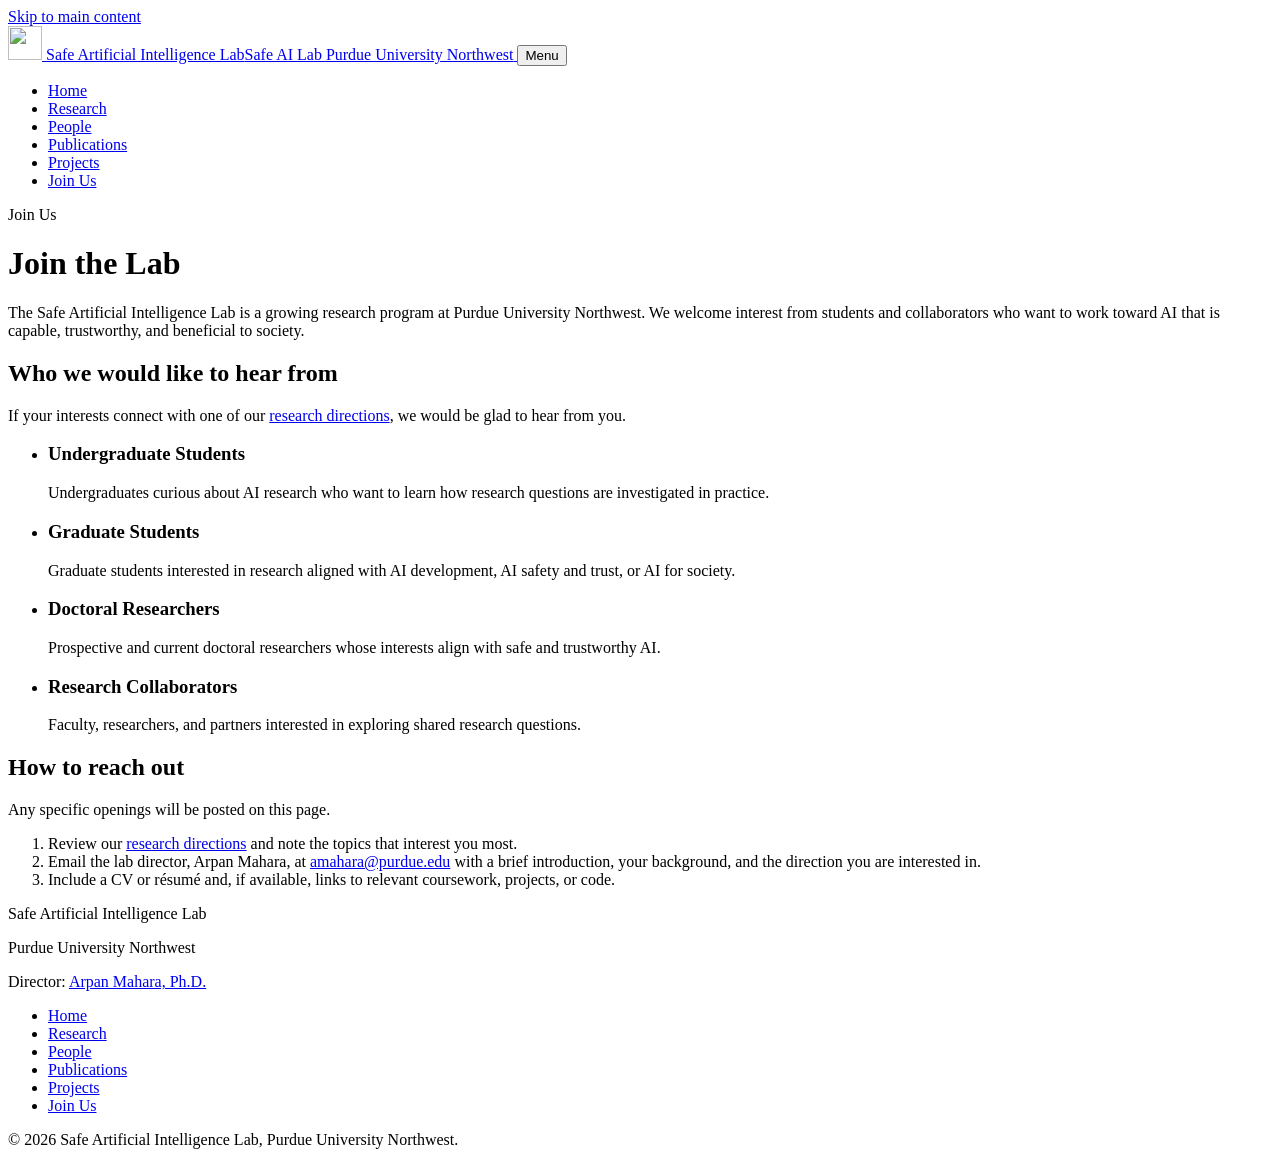
==== join.html @ 97e881ed "Adding Pages files" ====
<!DOCTYPE html>
<html lang="en">
<head>
  <meta charset="utf-8">
  <meta name="viewport" content="width=device-width, initial-scale=1">
  <title>Join Us | Safe Artificial Intelligence Lab</title>
  <meta name="description" content="Students and collaborators interested in safe and trustworthy AI are welcome to get in touch with the Safe Artificial Intelligence Lab at Purdue University Northwest.">
  <link rel="icon" href="assets/images/favicon.svg" type="image/svg+xml">
  <link rel="stylesheet" href="assets/css/style.css">
  <script>document.documentElement.classList.add('js');</script>
</head>
<body>
  <a class="skip-link" href="#main">Skip to main content</a>

  <header class="site-header">
    <div class="container header-inner">
      <a class="brand" href="index.html">
        <img class="brand-mark" src="assets/images/favicon.svg" alt="" width="34" height="34">
        <span class="brand-text">
          <span class="brand-name"><span class="brand-full">Safe Artificial Intelligence Lab</span><span class="brand-short">Safe AI Lab</span></span>
          <span class="brand-sub">Purdue University Northwest</span>
        </span>
      </a>
      <button class="nav-toggle" type="button" aria-expanded="false" aria-controls="site-nav">
        <span class="nav-toggle-bars" aria-hidden="true"></span> Menu
      </button>
      <nav id="site-nav" class="site-nav" aria-label="Main">
        <ul class="nav-list" role="list">
          <li><a href="index.html">Home</a></li>
          <li><a href="research.html">Research</a></li>
          <li><a href="people.html">People</a></li>
          <li><a href="publications.html">Publications</a></li>
          <li><a href="projects.html">Projects</a></li>
          <li><a href="join.html" aria-current="page">Join Us</a></li>
        </ul>
      </nav>
    </div>
  </header>

  <main id="main">
    <header class="page-header">
      <div class="container">
        <p class="eyebrow">Join Us</p>
        <h1>Join the Lab</h1>
        <p>The Safe Artificial Intelligence Lab is a growing research program at Purdue University Northwest. We welcome interest from students and collaborators who want to work toward AI that is capable, trustworthy, and beneficial to society.</p>
      </div>
    </header>

    <section class="section" aria-labelledby="audience-title">
      <div class="container">
        <div class="section-head">
          <h2 id="audience-title">Who we would like to hear from</h2>
          <p>If your interests connect with one of our <a href="research.html">research directions</a>, we would be glad to hear from you.</p>
        </div>
        <ul class="audience-grid" role="list">
          <li class="audience">
            <h3>Undergraduate Students</h3>
            <p>Undergraduates curious about AI research who want to learn how research questions are investigated in practice.</p>
          </li>
          <li class="audience">
            <h3>Graduate Students</h3>
            <p>Graduate students interested in research aligned with AI development, AI safety and trust, or AI for society.</p>
          </li>
          <li class="audience">
            <h3>Doctoral Researchers</h3>
            <p>Prospective and current doctoral researchers whose interests align with safe and trustworthy AI.</p>
          </li>
          <li class="audience">
            <h3>Research Collaborators</h3>
            <p>Faculty, researchers, and partners interested in exploring shared research questions.</p>
          </li>
        </ul>
      </div>
    </section>

    <section class="section section--alt" aria-labelledby="contact-title">
      <div class="container split">
        <div>
          <h2 id="contact-title">How to reach out</h2>
          <p>Any specific openings will be posted on this page.</p>
        </div>
        <ol class="steps" role="list">
          <li>Review our <a href="research.html">research directions</a> and note the topics that interest you most.</li>
          <li>Email the lab director, Arpan Mahara, at <a href="mailto:amahara@purdue.edu?subject=Safe%20AI%20Lab%20inquiry">amahara@purdue.edu</a> with a brief introduction, your background, and the direction you are interested in.</li>
          <li>Include a CV or résumé and, if available, links to relevant coursework, projects, or code.</li>
        </ol>
      </div>
    </section>
  </main>

  <footer class="site-footer">
    <div class="container">
      <div class="footer-grid">
        <div>
          <p class="footer-name">Safe Artificial Intelligence Lab</p>
          <p>Purdue University Northwest</p>
          <p>Director: <a href="https://www.pnw.edu/people/arpan-mahara-ph-d/">Arpan Mahara, Ph.D.</a></p>
        </div>
        <nav class="footer-nav" aria-label="Footer">
          <ul role="list">
            <li><a href="index.html">Home</a></li>
            <li><a href="research.html">Research</a></li>
            <li><a href="people.html">People</a></li>
            <li><a href="publications.html">Publications</a></li>
            <li><a href="projects.html">Projects</a></li>
            <li><a href="join.html">Join Us</a></li>
          </ul>
        </nav>
      </div>
      <p class="footer-bottom">© <span data-current-year>2026</span> Safe Artificial Intelligence Lab, Purdue University Northwest.</p>
    </div>
  </footer>

  <script src="assets/js/main.js" defer></script>
</body>
</html>
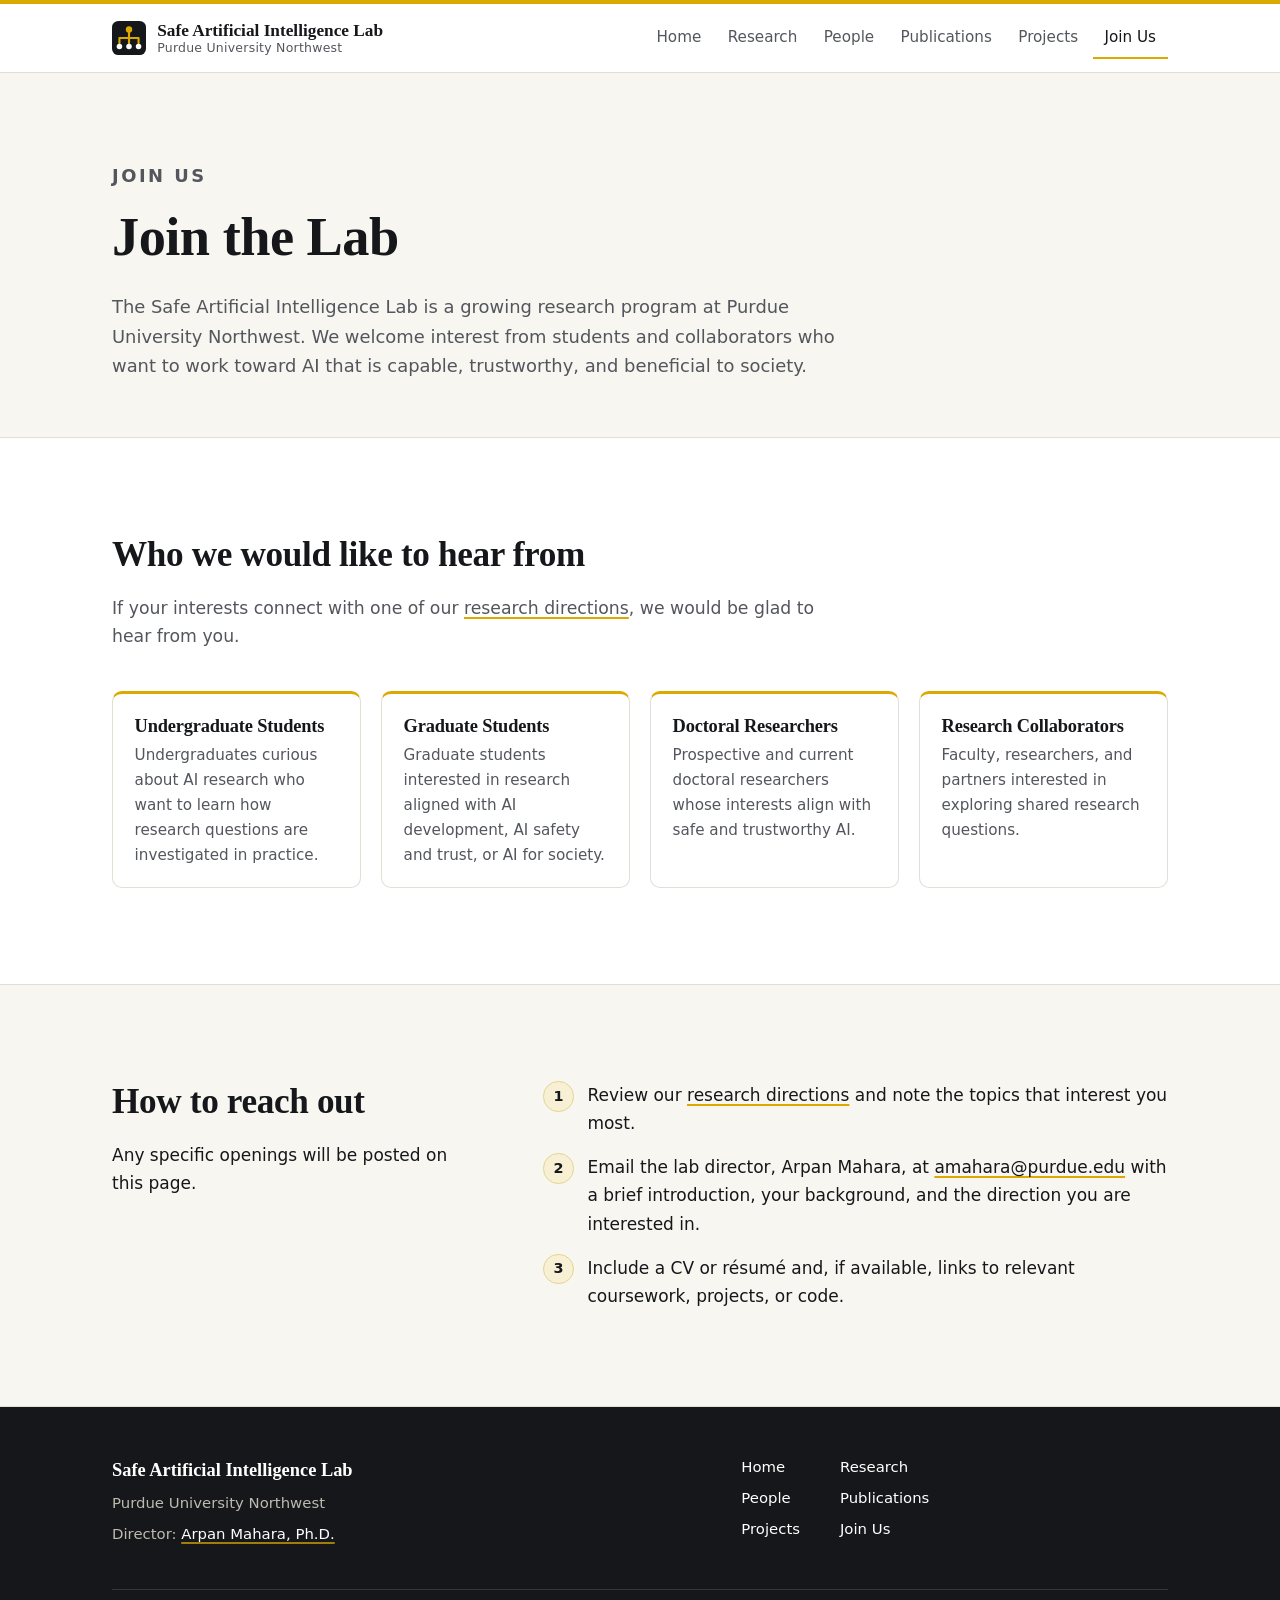
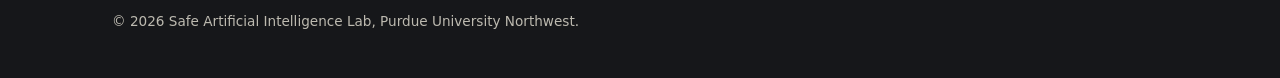
==== commit b6017a2c: "Add SEO metadata and sitemap, remove dead sample notices Adds canonical URLs and Open Graph tags to " ====
--- a/join.html
+++ b/join.html
@@ -5,6 +5,16 @@
   <meta name="viewport" content="width=device-width, initial-scale=1">
   <title>Join Us | Safe Artificial Intelligence Lab</title>
   <meta name="description" content="Students and collaborators interested in safe and trustworthy AI are welcome to get in touch with the Safe Artificial Intelligence Lab at Purdue University Northwest.">
+  <link rel="canonical" href="https://amaha7984.github.io/safe-artificial-intelligence-lab/join.html">
+
+  <meta property="og:type" content="website">
+  <meta property="og:site_name" content="Safe Artificial Intelligence Lab">
+  <meta property="og:title" content="Join Us | Safe Artificial Intelligence Lab">
+  <meta property="og:description" content="Students and collaborators interested in safe and trustworthy AI are welcome to get in touch with the Safe Artificial Intelligence Lab at Purdue University Northwest.">
+  <meta property="og:url" content="https://amaha7984.github.io/safe-artificial-intelligence-lab/join.html">
+  <meta property="og:locale" content="en_US">
+  <meta name="twitter:card" content="summary">
+
   <link rel="icon" href="assets/images/favicon.svg" type="image/svg+xml">
   <link rel="stylesheet" href="assets/css/style.css">
   <script>document.documentElement.classList.add('js');</script>
--- a/assets/css/style.css
+++ b/assets/css/style.css
@@ -0,0 +1,664 @@
+/* ==========================================================================
+   Safe Artificial Intelligence Lab — Purdue University Northwest
+   Single stylesheet. Design tokens live in :root.
+   ========================================================================== */
+
+:root {
+  color-scheme: light;
+
+  --bg: #ffffff;
+  --bg-alt: #f7f6f1;
+  --text: #16171a;
+  --text-muted: #53565c;
+  --border: #e2dfd6;
+  --border-strong: #cbc6b6;
+
+  --gold: #daaa00;        /* accents, rules, borders, buttons */
+  --gold-hover: #c69a00;
+  --gold-soft: #f7f0d4;
+  --gold-text: #735600;   /* AA-compliant gold for small text on light backgrounds */
+
+  --ink: #16171a;         /* dark surfaces (tree root, footer, CTA) */
+  --ink-muted: #bdbab0;
+  --focus: #1f56d8;
+
+  --serif: "Iowan Old Style", "Palatino Linotype", Palatino, "Book Antiqua", Georgia, serif;
+  --sans: system-ui, -apple-system, "Segoe UI", Roboto, "Helvetica Neue", Arial, sans-serif;
+
+  --radius: 10px;
+  --shadow: 0 1px 2px rgba(22, 23, 26, 0.04), 0 8px 24px rgba(22, 23, 26, 0.07);
+  --max: 1120px;
+  --gutter: clamp(16px, 4vw, 32px);
+}
+
+/* ---------- Base ---------- */
+
+*, *::before, *::after { box-sizing: border-box; }
+
+html { -webkit-text-size-adjust: 100%; scroll-behavior: smooth; }
+
+body {
+  margin: 0;
+  font-family: var(--sans);
+  font-size: 1.0625rem;
+  line-height: 1.65;
+  color: var(--text);
+  background: var(--bg);
+}
+
+img { max-width: 100%; height: auto; display: block; }
+
+a {
+  color: inherit;
+  text-decoration-color: var(--gold);
+  text-decoration-thickness: 1.5px;
+  text-underline-offset: 0.2em;
+}
+a:hover { color: var(--gold-text); }
+
+:focus-visible { outline: 3px solid var(--focus); outline-offset: 3px; border-radius: 4px; }
+
+h1, h2, h3, h4 {
+  font-family: var(--serif);
+  font-weight: 600;
+  line-height: 1.2;
+  letter-spacing: -0.01em;
+  margin: 0 0 0.5em;
+}
+h1 { font-size: clamp(2.1rem, 1.3rem + 3.2vw, 3.4rem); }
+h2 { font-size: clamp(1.6rem, 1.25rem + 1.4vw, 2.2rem); }
+h3 { font-size: 1.3rem; }
+h4 { font-size: 1rem; }
+
+p { margin: 0 0 1em; }
+
+/* :where() keeps this reset at zero specificity so component classes (.tree-branches, .jump-nav…) can set spacing */
+:where(ul[role="list"], ol[role="list"]) { list-style: none; margin: 0; padding: 0; }
+
+.container { width: 100%; max-width: var(--max); margin-inline: auto; padding-inline: var(--gutter); }
+
+.visually-hidden {
+  position: absolute !important;
+  width: 1px; height: 1px;
+  padding: 0; margin: -1px;
+  overflow: hidden; clip: rect(0 0 0 0);
+  white-space: nowrap; border: 0;
+}
+
+.skip-link {
+  position: absolute;
+  left: 16px; top: -100px;
+  z-index: 100;
+  padding: 0.6em 1em;
+  background: var(--ink);
+  color: #fff;
+  border-radius: 6px;
+}
+.skip-link:focus { top: 12px; color: #fff; }
+
+@media (prefers-reduced-motion: reduce) {
+  html { scroll-behavior: auto; }
+  *, *::before, *::after { transition: none !important; }
+}
+
+/* ---------- Header & navigation ---------- */
+
+.site-header {
+  position: sticky;
+  top: 0;
+  z-index: 50;
+  background: rgba(255, 255, 255, 0.97);
+  border-top: 4px solid var(--gold);
+  border-bottom: 1px solid var(--border);
+}
+
+.header-inner {
+  display: flex;
+  flex-wrap: wrap;
+  align-items: center;
+  justify-content: space-between;
+  gap: 0.5rem 1rem;
+  min-height: 68px;
+}
+
+.brand { display: flex; align-items: center; gap: 0.7rem; color: var(--text); text-decoration: none; }
+.brand:hover { color: var(--text); }
+.brand-mark { width: 34px; height: 34px; flex: none; }
+.brand-text { display: flex; flex-direction: column; line-height: 1.15; }
+.brand-name { font-family: var(--serif); font-size: 1.08rem; font-weight: 600; }
+.brand-sub { font-size: 0.78rem; letter-spacing: 0.02em; color: var(--text-muted); }
+.brand-short { display: none; }
+@media (max-width: 520px) {
+  .brand-full { display: none; }
+  .brand-short { display: inline; }
+}
+@media (min-width: 881px) and (max-width: 1060px) {
+  .nav-list a { padding-inline: 0.5rem; font-size: 0.92rem; }
+}
+
+.nav-toggle {
+  display: none;
+  align-items: center;
+  gap: 0.5rem;
+  padding: 0.5rem 0.8rem;
+  font: inherit;
+  font-size: 0.95rem;
+  font-weight: 500;
+  color: var(--text);
+  background: #fff;
+  border: 1px solid var(--border-strong);
+  border-radius: 8px;
+  cursor: pointer;
+}
+.nav-toggle-bars, .nav-toggle-bars::before, .nav-toggle-bars::after {
+  display: block;
+  width: 16px; height: 2px;
+  background: currentColor;
+  border-radius: 1px;
+  position: relative;
+}
+.nav-toggle-bars::before, .nav-toggle-bars::after { content: ""; position: absolute; left: 0; }
+.nav-toggle-bars::before { top: -5px; }
+.nav-toggle-bars::after { top: 5px; }
+
+.nav-list { display: flex; flex-wrap: wrap; gap: 0.15rem; }
+.nav-list a {
+  display: block;
+  padding: 0.5rem 0.75rem;
+  font-size: 0.95rem;
+  font-weight: 500;
+  color: var(--text-muted);
+  text-decoration: none;
+  border-radius: 6px;
+}
+.nav-list a:hover { color: var(--text); background: var(--bg-alt); }
+.nav-list a[aria-current="page"] { color: var(--text); box-shadow: inset 0 -2px 0 var(--gold); border-radius: 0; }
+
+@media (max-width: 880px) {
+  .js .nav-toggle { display: inline-flex; }
+  .js .site-nav {
+    display: none;
+    position: absolute;
+    top: 100%; left: 0; right: 0;
+    background: #fff;
+    border-bottom: 1px solid var(--border);
+    box-shadow: 0 12px 24px rgba(22, 23, 26, 0.08);
+  }
+  .js .site-nav.is-open { display: block; }
+  .js .nav-list { flex-direction: column; padding: 0.5rem var(--gutter) 1rem; }
+  .js .nav-list a { padding: 0.75rem 0.5rem; border-bottom: 1px solid var(--border); border-radius: 0; }
+  .js .nav-list li:last-child a { border-bottom: 0; }
+  .js .nav-list a[aria-current="page"] { box-shadow: inset 3px 0 0 var(--gold); padding-left: 0.9rem; }
+}
+
+/* ---------- Buttons, badges, tags, links ---------- */
+
+.btn {
+  display: inline-flex;
+  align-items: center;
+  gap: 0.5rem;
+  padding: 0.72rem 1.2rem;
+  font-size: 0.98rem;
+  font-weight: 600;
+  line-height: 1.2;
+  text-decoration: none;
+  border: 1px solid transparent;
+  border-radius: 8px;
+  transition: background-color 0.18s, border-color 0.18s, color 0.18s;
+}
+.btn-primary { background: var(--gold); color: var(--ink); }
+.btn-primary:hover { background: var(--gold-hover); color: var(--ink); }
+.btn-outline { background: #fff; color: var(--text); border-color: var(--border-strong); }
+.btn-outline:hover { border-color: var(--text); color: var(--text); }
+.btn-on-dark { background: transparent; color: #fff; border-color: #5b5d64; }
+.btn-on-dark:hover { color: #fff; border-color: #fff; }
+.btn-row { display: flex; flex-wrap: wrap; gap: 0.75rem; }
+
+.text-link { font-weight: 600; text-decoration: none; color: var(--text); }
+.text-link::after { content: " →"; content: " →" / ""; color: var(--gold-text); }
+.text-link:hover { color: var(--gold-text); text-decoration: underline; text-decoration-color: var(--gold); }
+
+.badge-sample {
+  display: inline-block;
+  padding: 0.12rem 0.5rem;
+  font-family: var(--sans);
+  font-size: 0.7rem;
+  font-weight: 700;
+  letter-spacing: 0.08em;
+  line-height: 1.5;
+  text-transform: uppercase;
+  vertical-align: 0.15em;
+  color: var(--gold-text);
+  background: var(--gold-soft);
+  border: 1px solid #e6d48f;
+  border-radius: 4px;
+}
+
+.tag-list { display: flex; flex-wrap: wrap; gap: 0.4rem; list-style: none; margin: 0; padding: 0; }
+.tag {
+  display: inline-block;
+  padding: 0.18rem 0.6rem;
+  font-size: 0.8rem;
+  line-height: 1.5;
+  color: var(--text-muted);
+  text-decoration: none;
+  background: var(--bg-alt);
+  border: 1px solid var(--border);
+  border-radius: 999px;
+}
+a.tag:hover { color: var(--text); border-color: var(--gold); }
+
+.link-row { display: flex; flex-wrap: wrap; gap: 0.45rem; }
+.link-pill {
+  display: inline-block;
+  padding: 0.28rem 0.72rem;
+  font-size: 0.85rem;
+  font-weight: 500;
+  line-height: 1.4;
+  color: var(--text);
+  text-decoration: none;
+  background: #fff;
+  border: 1px solid var(--border-strong);
+  border-radius: 6px;
+  transition: background-color 0.18s, border-color 0.18s;
+}
+a.link-pill:hover { color: var(--text); background: var(--gold-soft); border-color: var(--gold); }
+.link-pill.is-placeholder { color: var(--text-muted); border-style: dashed; cursor: default; }
+
+.eyebrow {
+  margin: 0 0 0.9rem;
+  font-size: 0.8rem;
+  font-weight: 700;
+  letter-spacing: 0.14em;
+  text-transform: uppercase;
+  color: var(--gold-text);
+}
+
+.notice {
+  margin: 0 0 1.75rem;
+  padding: 0.8rem 1rem;
+  font-size: 0.93rem;
+  color: #4a3b00;
+  background: #fcf8e9;
+  border: 1px solid #eadb9f;
+  border-radius: 8px;
+}
+
+.data-status {
+  margin: 0;
+  padding: 1rem 1.15rem;
+  font-size: 0.95rem;
+  color: var(--text-muted);
+  border: 1px dashed var(--border-strong);
+  border-radius: 8px;
+}
+
+/* Shown in place of an empty list (e.g. projects not yet published) */
+.empty-state {
+  grid-column: 1 / -1;
+  padding: clamp(1.5rem, 4vw, 2.25rem);
+  background: #fff;
+  border: 1px solid var(--border);
+  border-left: 3px solid var(--gold);
+  border-radius: var(--radius);
+}
+.empty-state h2, .empty-state h3 { margin: 0.75rem 0 0.4rem; font-size: 1.35rem; }
+.empty-state p { max-width: 66ch; margin-bottom: 1rem; color: var(--text-muted); }
+
+.status-pill {
+  display: inline-flex;
+  align-items: center;
+  gap: 0.45rem;
+  padding: 0.2rem 0.7rem;
+  font-size: 0.75rem;
+  font-weight: 700;
+  letter-spacing: 0.08em;
+  text-transform: uppercase;
+  color: var(--gold-text);
+  background: var(--gold-soft);
+  border: 1px solid #e6d48f;
+  border-radius: 999px;
+}
+.status-pill::before { content: ""; width: 0.45rem; height: 0.45rem; background: var(--gold); border-radius: 50%; }
+
+/* ---------- Sections ---------- */
+
+.section { padding-block: clamp(56px, 8vw, 96px); }
+.section--alt { background: var(--bg-alt); border-block: 1px solid var(--border); }
+.section--tight { padding-block: clamp(40px, 6vw, 64px); }
+
+.section-head { max-width: 720px; margin-bottom: 2.5rem; }
+.section-head > :last-child { margin-bottom: 0; }
+.section-head p { color: var(--text-muted); font-size: 1.08rem; }
+.section-head--center { max-width: 860px; margin-inline: auto; text-align: center; }
+.section-head--center p { text-wrap: balance; }
+.section-head--row {
+  display: flex;
+  flex-wrap: wrap;
+  align-items: flex-end;
+  justify-content: space-between;
+  gap: 1rem 2rem;
+  max-width: none;
+}
+.section-head--row > div { max-width: 640px; }
+
+.split {
+  display: grid;
+  grid-template-columns: minmax(0, 1fr) minmax(0, 1.7fr);
+  gap: clamp(1.5rem, 5vw, 4rem);
+  align-items: start;
+}
+.split .lead { font-family: var(--serif); font-size: clamp(1.2rem, 1.05rem + 0.6vw, 1.45rem); line-height: 1.55; }
+@media (max-width: 760px) { .split { grid-template-columns: 1fr; } }
+
+/* ---------- Home hero ---------- */
+
+.hero { padding-block: clamp(56px, 9vw, 112px) clamp(40px, 6vw, 72px); text-align: center; }
+.hero h1 { margin-bottom: 0.35em; text-wrap: balance; }
+.hero-lead {
+  max-width: 52ch;
+  margin-inline: auto;
+  margin-bottom: 1.5rem;
+  font-family: var(--serif);
+  font-size: clamp(1.2rem, 1rem + 0.9vw, 1.55rem);
+  line-height: 1.45;
+  color: var(--text-muted);
+  text-wrap: balance;
+}
+.hero-director { margin-bottom: 2rem; font-size: 1.02rem; }
+.hero-director a { font-weight: 600; }
+.hero .btn-row, .hero .concept-flow { justify-content: center; }
+
+.concept-flow {
+  display: flex;
+  flex-wrap: wrap;
+  align-items: center;
+  gap: 0.5rem;
+  margin: 2.5rem 0 0;
+  padding: 0;
+  list-style: none;
+  font-size: 0.92rem;
+}
+.concept-flow li { display: flex; align-items: center; gap: 0.5rem; }
+.concept-flow li + li::before { content: "→"; content: "→" / ""; color: var(--gold-text); font-weight: 700; }
+.concept-flow span {
+  padding: 0.3rem 0.75rem;
+  font-weight: 500;
+  background: var(--bg-alt);
+  border: 1px solid var(--border);
+  border-radius: 999px;
+}
+
+/* ---------- SAFE AI tree (primary visual identity) ---------- */
+
+.safe-tree {
+  --line: var(--gold);
+  --drop: 36px;
+  --gap: 1.5rem;
+}
+
+.tree-root {
+  position: relative;
+  display: flex;
+  flex-direction: column;
+  align-items: center;
+  width: max-content;
+  max-width: 100%;
+  margin-inline: auto;
+  padding: 0.95rem 2.5rem 1rem;
+  text-align: center;
+  color: #fff;
+  background: var(--ink);
+  border-radius: var(--radius);
+  box-shadow: inset 0 -3px 0 var(--gold);
+}
+.tree-root-label { font-family: var(--serif); font-size: clamp(1.2rem, 1rem + 0.8vw, 1.5rem); font-weight: 600; letter-spacing: 0.01em; line-height: 1.25; }
+.tree-root::after {
+  content: "";
+  position: absolute;
+  top: 100%;
+  left: calc(50% - 1px);
+  width: 2px;
+  height: var(--drop);
+  background: var(--line);
+}
+
+.tree-branches {
+  position: relative;
+  display: grid;
+  grid-template-columns: repeat(3, minmax(0, 1fr));
+  gap: var(--gap);
+  margin: var(--drop) 0 0;
+  padding: var(--drop) 0 0;
+  list-style: none;
+}
+/* horizontal bar joining the centers of the outer columns */
+.tree-branches::before {
+  content: "";
+  position: absolute;
+  top: 0;
+  left: calc((100% - 2 * var(--gap)) / 6);
+  right: calc((100% - 2 * var(--gap)) / 6);
+  height: 2px;
+  background: var(--line);
+}
+.tree-branch { position: relative; }
+/* vertical drop from the bar into each branch */
+.tree-branch::before {
+  content: "";
+  position: absolute;
+  top: calc(-1 * var(--drop));
+  left: calc(50% - 1px);
+  width: 2px;
+  height: var(--drop);
+  background: var(--line);
+}
+
+.branch-card {
+  display: flex;
+  flex-direction: column;
+  height: 100%;
+  padding: 1.5rem 1.5rem 1.3rem;
+  background: #fff;
+  border: 1px solid var(--border);
+  border-top: 3px solid var(--gold);
+  border-radius: var(--radius);
+  transition: border-color 0.2s, box-shadow 0.2s, transform 0.2s;
+}
+.branch-card:hover { border-color: var(--border-strong); border-top-color: var(--gold); box-shadow: var(--shadow); transform: translateY(-2px); }
+.branch-step { margin: 0 0 0.5rem; font-size: 0.75rem; font-weight: 700; letter-spacing: 0.12em; text-transform: uppercase; color: var(--gold-text); }
+.branch-card h3 { margin-bottom: 0.3rem; font-size: 1.4rem; }
+.branch-tagline { margin-bottom: 1rem; font-size: 0.97rem; color: var(--text-muted); }
+.branch-topics { flex: 1; margin: 0 0 1.25rem; padding: 0; list-style: none; border-top: 1px solid var(--border); }
+.branch-topics li { padding: 0.5rem 0; font-size: 0.95rem; border-bottom: 1px solid var(--border); }
+.branch-card .text-link { font-size: 0.93rem; }
+
+@media (max-width: 860px) {
+  .safe-tree { --drop: 1.5rem; --spine: 26px; --indent: 48px; --tick: 2.1rem; }
+
+  .tree-root { width: 100%; align-items: flex-start; margin-inline: 0; padding: 0.9rem 1.25rem; text-align: left; }
+  .tree-root::after { left: calc(var(--spine) - 1px); }
+
+  .tree-branches { grid-template-columns: 1fr; margin-top: 0; padding-left: var(--indent); }
+  .tree-branches::before { display: none; }
+
+  /* spine segment for each branch: from the previous branch down to this branch's tick */
+  .tree-branch::before {
+    top: calc(-1 * var(--gap));
+    bottom: 0;
+    left: calc(var(--spine) - var(--indent) - 1px);
+    height: auto;
+  }
+  .tree-branch:first-child::before { top: 0; }
+  .tree-branch:last-child::before { bottom: auto; height: calc(var(--gap) + var(--tick)); }
+  .tree-branch:first-child:last-child::before { height: var(--tick); }
+  /* horizontal tick into the card */
+  .tree-branch::after {
+    content: "";
+    position: absolute;
+    top: var(--tick);
+    left: calc(var(--spine) - var(--indent));
+    width: calc(var(--indent) - var(--spine));
+    height: 2px;
+    background: var(--line);
+  }
+  .branch-card:hover { transform: none; }
+}
+
+@media (max-width: 420px) {
+  .safe-tree { --spine: 18px; --indent: 34px; }
+  .branch-card { padding: 1.2rem 1.1rem 1.1rem; }
+}
+
+/* ---------- Page header (inner pages) ---------- */
+
+.page-header { padding-block: clamp(48px, 7vw, 88px) clamp(32px, 5vw, 56px); background: var(--bg-alt); border-bottom: 1px solid var(--border); }
+.page-header h1 { margin-bottom: 0.4em; }
+.page-header p { max-width: 64ch; font-size: 1.12rem; color: var(--text-muted); }
+.page-header > .container > :last-child { margin-bottom: 0; }
+
+.jump-nav { display: flex; flex-wrap: wrap; gap: 0.5rem; margin-top: 1.75rem; }
+.jump-nav a {
+  display: inline-block;
+  padding: 0.4rem 0.9rem;
+  font-size: 0.92rem;
+  font-weight: 500;
+  text-decoration: none;
+  background: #fff;
+  border: 1px solid var(--border-strong);
+  border-radius: 999px;
+}
+.jump-nav a:hover { color: var(--text); border-color: var(--gold); background: var(--gold-soft); }
+
+/* ---------- Cards (projects) ---------- */
+
+.card-grid { display: grid; grid-template-columns: repeat(auto-fill, minmax(min(100%, 300px), 1fr)); gap: 1.5rem; }
+
+.card {
+  display: flex;
+  flex-direction: column;
+  overflow: hidden;
+  background: #fff;
+  border: 1px solid var(--border);
+  border-radius: var(--radius);
+  transition: border-color 0.2s, box-shadow 0.2s;
+}
+.card:hover { border-color: var(--border-strong); box-shadow: var(--shadow); }
+.card-media { aspect-ratio: 16 / 9; max-width: 100%; background: var(--bg-alt); border-bottom: 1px solid var(--border); }
+.card-media img { width: 100%; height: 100%; object-fit: cover; }
+.card-body { display: flex; flex: 1; flex-direction: column; gap: 0.7rem; padding: 1.2rem 1.3rem 1.3rem; }
+.card-body > * { margin: 0; }
+.card-title { font-size: 1.16rem; line-height: 1.3; }
+.card-text { font-size: 0.96rem; color: var(--text-muted); }
+.card-body .link-row { margin-top: auto; padding-top: 0.3rem; }
+
+/* ---------- Publications ---------- */
+
+.pub-year { margin: 2.75rem 0 1rem; padding-bottom: 0.4rem; font-size: 1.45rem; border-bottom: 1px solid var(--border); }
+.pub-year:first-child { margin-top: 0; }
+.pub-list { display: grid; gap: 0.9rem; }
+.pub { padding: 1.05rem 1.25rem; background: #fff; border: 1px solid var(--border); border-left: 3px solid var(--gold); border-radius: 8px; }
+.pub > * { margin: 0; }
+.pub-title { margin-bottom: 0.3rem; font-family: var(--serif); font-size: 1.13rem; font-weight: 600; line-height: 1.35; }
+.pub-authors { font-size: 0.95rem; }
+.pub-venue { font-size: 0.95rem; font-style: italic; color: var(--text-muted); }
+.pub .link-row { margin-top: 0.7rem; }
+
+/* ---------- People ---------- */
+
+.people-group + .people-group { margin-top: clamp(3rem, 6vw, 4.5rem); }
+.people-group-title { margin-bottom: 1.5rem; padding-bottom: 0.5rem; border-bottom: 1px solid var(--border); }
+
+.person { display: grid; grid-template-columns: minmax(0, 280px) minmax(0, 1fr); gap: clamp(1.5rem, 4vw, 3rem); align-items: start; }
+.person--compact { grid-template-columns: minmax(0, 200px) minmax(0, 1fr); }
+.person-photo { width: 100%; aspect-ratio: 1; object-fit: cover; border: 1px solid var(--border); border-radius: var(--radius); }
+.person-body > :last-child { margin-bottom: 0; }
+.person-name { margin-bottom: 0.2rem; font-size: clamp(1.5rem, 1.2rem + 1.2vw, 2rem); }
+.person-role { margin-bottom: 0.15rem; font-size: 0.9rem; font-weight: 700; letter-spacing: 0.02em; color: var(--gold-text); }
+.person-title { margin-bottom: 1.25rem; color: var(--text-muted); }
+.person-bio { max-width: 68ch; }
+.meta-grid { display: grid; grid-template-columns: repeat(auto-fit, minmax(min(100%, 260px), 1fr)); gap: 1.5rem 2rem; margin: 1.75rem 0; }
+.meta-block h4 { margin-bottom: 0.6rem; font-family: var(--sans); font-size: 0.78rem; font-weight: 700; letter-spacing: 0.12em; text-transform: uppercase; color: var(--text-muted); }
+.meta-block ul:not(.tag-list) { margin: 0; padding-left: 1.1rem; font-size: 0.95rem; }
+.meta-block ul:not(.tag-list) li + li { margin-top: 0.3rem; }
+.person--compact .tag-list { margin-bottom: 1.25rem; }
+
+.member-grid { display: grid; grid-template-columns: repeat(auto-fill, minmax(min(100%, 220px), 1fr)); gap: 1.25rem; }
+.member { padding: 1rem; background: #fff; border: 1px solid var(--border); border-radius: var(--radius); }
+.member-photo { width: 100%; aspect-ratio: 1; object-fit: cover; margin-bottom: 0.85rem; border-radius: 8px; }
+.member-name { margin-bottom: 0.15rem; font-size: 1.1rem; }
+.member-title, .member-note { margin: 0; font-size: 0.92rem; color: var(--text-muted); }
+
+@media (max-width: 700px) {
+  .person, .person--compact { grid-template-columns: 1fr; }
+  .person-photo { max-width: 220px; }
+}
+
+/* ---------- Research page ---------- */
+
+.direction { scroll-margin-top: 96px; }
+.direction-intro { display: grid; grid-template-columns: minmax(0, 1fr) minmax(0, 1.5fr); gap: clamp(1.5rem, 5vw, 4rem); align-items: start; }
+.direction-intro .branch-step { margin-bottom: 0.6rem; }
+.direction-intro h2 { margin-bottom: 0.4rem; }
+.direction-tagline { font-family: var(--serif); font-size: 1.2rem; color: var(--text-muted); }
+.topic-list { display: grid; gap: 0.75rem; }
+.topic { padding: 1rem 1.15rem; background: #fff; border: 1px solid var(--border); border-radius: 8px; }
+.topic h3 { margin-bottom: 0.25rem; font-size: 1.08rem; }
+.topic p { margin: 0; font-size: 0.95rem; color: var(--text-muted); }
+.related { margin-top: 3rem; }
+.related-title { margin-bottom: 1rem; font-family: var(--sans); font-size: 0.8rem; font-weight: 700; letter-spacing: 0.12em; text-transform: uppercase; color: var(--text-muted); }
+.related + .related { margin-top: 2.25rem; }
+@media (max-width: 760px) { .direction-intro { grid-template-columns: 1fr; } }
+
+/* ---------- Join ---------- */
+
+.audience-grid { display: grid; grid-template-columns: repeat(auto-fit, minmax(min(100%, 240px), 1fr)); gap: 1.25rem; }
+.audience { padding: 1.35rem 1.35rem 1.2rem; background: #fff; border: 1px solid var(--border); border-top: 3px solid var(--gold); border-radius: var(--radius); }
+.audience h3 { margin-bottom: 0.35rem; font-size: 1.15rem; }
+.audience p { margin: 0; font-size: 0.95rem; color: var(--text-muted); }
+
+.steps { display: grid; gap: 1rem; margin: 0; padding: 0; list-style: none; counter-reset: step; }
+.steps li { position: relative; padding-left: 2.75rem; counter-increment: step; }
+.steps li::before {
+  content: counter(step);
+  position: absolute;
+  top: 0; left: 0;
+  display: grid;
+  place-items: center;
+  width: 1.9rem; height: 1.9rem;
+  font-size: 0.9rem;
+  font-weight: 700;
+  color: var(--ink);
+  background: var(--gold-soft);
+  border: 1px solid #e6d48f;
+  border-radius: 50%;
+}
+
+.cta {
+  display: grid;
+  grid-template-columns: minmax(0, 1.5fr) auto;
+  gap: 1.5rem 2.5rem;
+  align-items: center;
+  padding: clamp(1.75rem, 5vw, 3.25rem);
+  color: #fff;
+  background: var(--ink);
+  border-radius: 14px;
+  box-shadow: inset 0 3px 0 var(--gold);
+}
+.cta h2 { margin-bottom: 0.4rem; }
+.cta p { margin: 0; color: var(--ink-muted); }
+@media (max-width: 760px) { .cta { grid-template-columns: 1fr; } }
+
+/* ---------- Footer ---------- */
+
+.site-footer { padding-block: 3rem 2rem; font-size: 0.93rem; color: var(--ink-muted); background: var(--ink); }
+.site-footer a { color: #fff; text-decoration-color: rgba(218, 170, 0, 0.7); }
+.site-footer a:hover { color: var(--gold); }
+.footer-grid { display: grid; grid-template-columns: minmax(0, 1.4fr) minmax(0, 1fr); gap: 2rem; }
+.footer-name { margin-bottom: 0.25rem; font-family: var(--serif); font-size: 1.15rem; font-weight: 600; color: #fff; }
+.footer-grid p { margin-bottom: 0.4rem; }
+.footer-nav ul { display: grid; grid-template-columns: repeat(2, max-content); gap: 0.4rem 2.5rem; }
+.footer-nav a { text-decoration: none; }
+.footer-nav a:hover { text-decoration: underline; }
+.footer-bottom { margin-top: 2.25rem; padding-top: 1.25rem; font-size: 0.85rem; border-top: 1px solid #34363c; }
+@media (max-width: 640px) { .footer-grid { grid-template-columns: 1fr; } }
